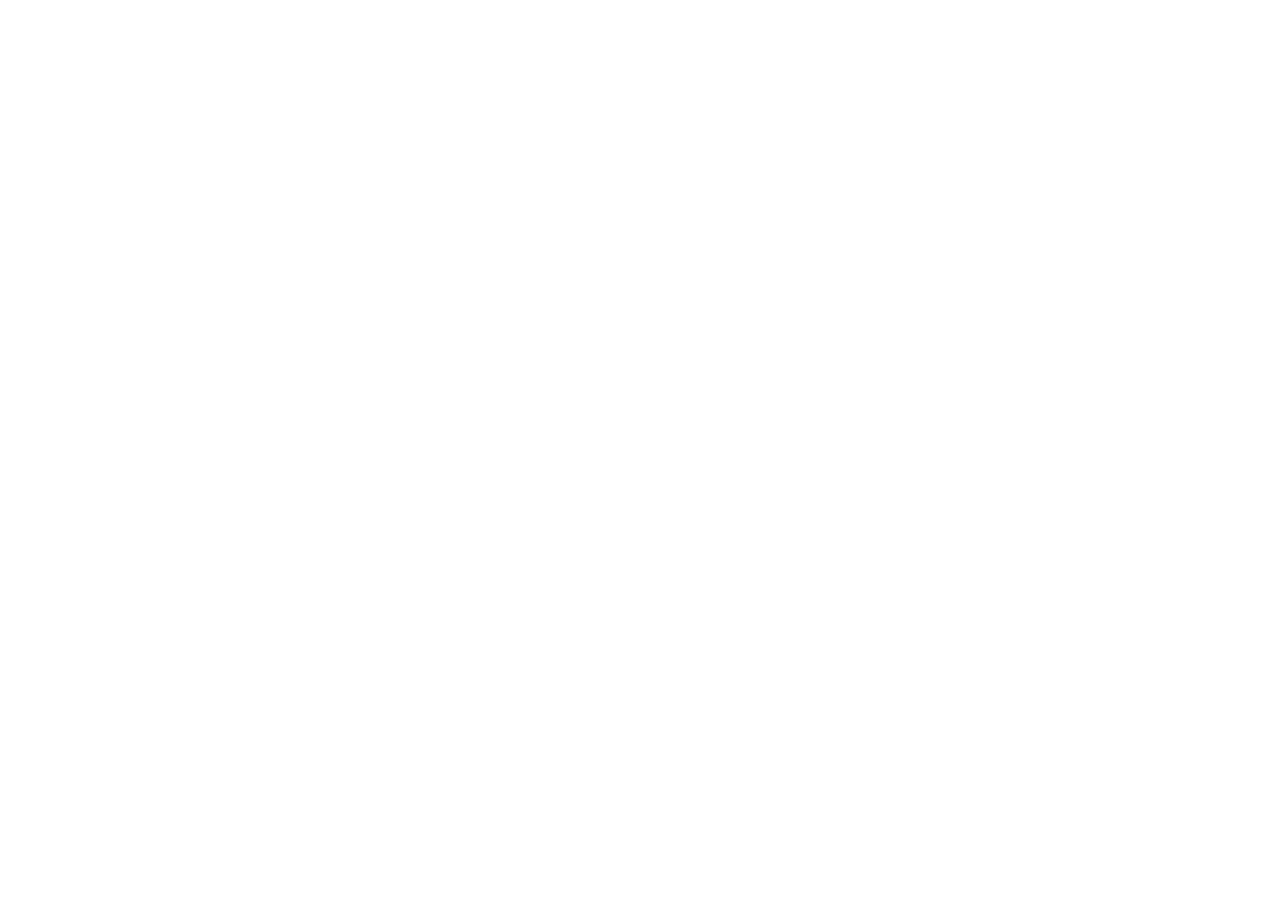
==== Projeto - Página de Receita/index.html @ 2da44055 "inicial commit" ====
<!DOCTYPE html>
<html lang="pt-br">
<head>
  <meta charset="UTF-8">
  <meta name="viewport" content="width=device-width, initial-scale=1.0">
  <title>Página de receita</title>
</head>
<body>
  
</body>
</html>
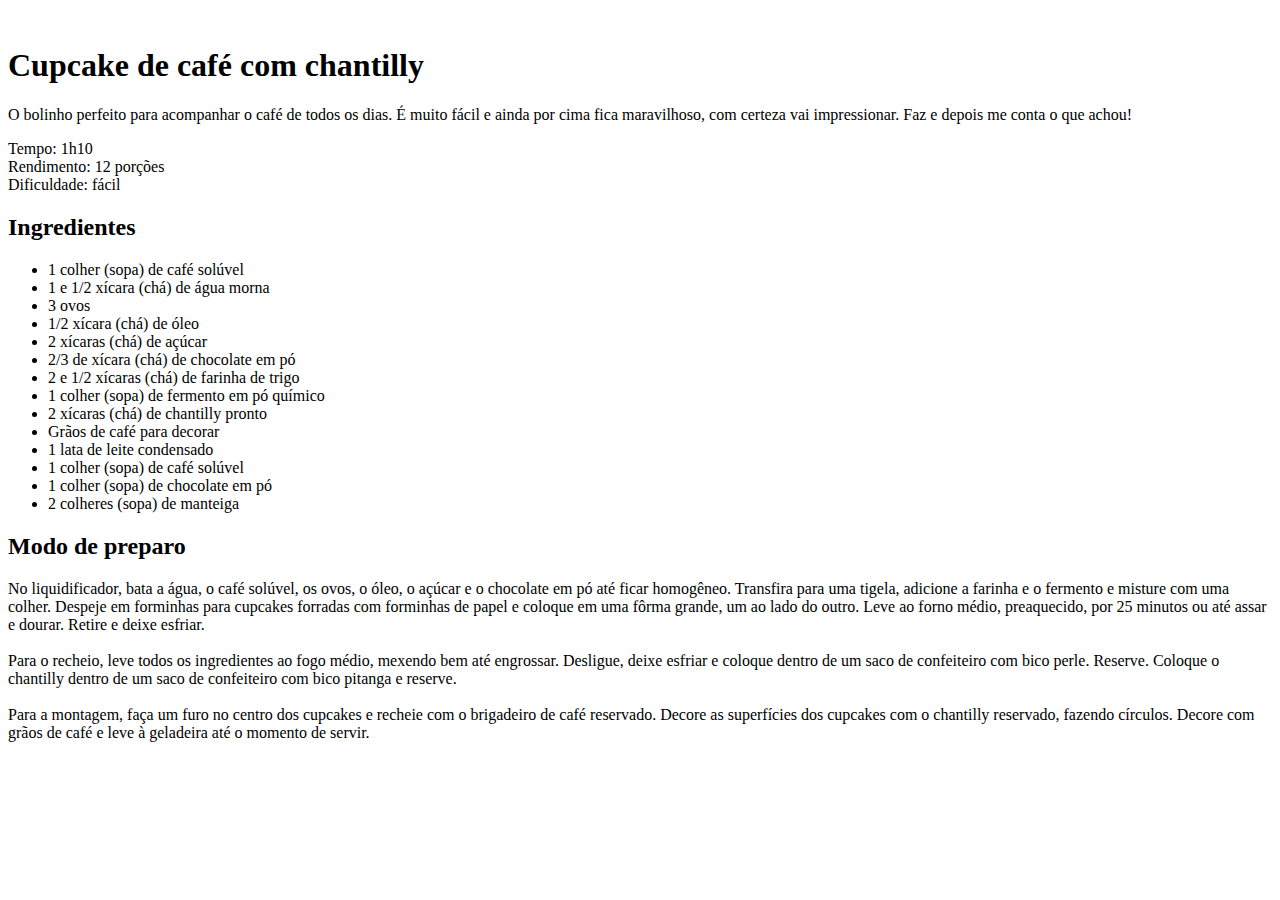
==== commit 42a07fb2: "iniciando a estrutura do projeto" ====
--- a/Projeto - Página de Receita/index.html
+++ b/Projeto - Página de Receita/index.html
@@ -6,6 +6,53 @@
   <title>Página de receita</title>
 </head>
 <body>
-  
+  <div id="page">
+    <img src="" alt="">
+  </div>
+  <main>
+    <section id="about">
+      <h1>
+        Cupcake de café com chantilly
+      </h1>
+      <p>
+        O bolinho perfeito para acompanhar o café de todos os dias. É muito fácil e ainda por cima fica maravilhoso, com certeza vai impressionar. Faz e depois me conta o que achou!
+      </p>
+      
+      <p>
+        Tempo: 1h10 <br>
+        Rendimento: 12 porções <br>
+        Dificuldade: fácil
+      </p>
+    </section>
+    <section id="ingredients">
+      <h2>Ingredientes</h2>
+      <ul>
+        <li>1 colher (sopa) de café solúvel</li>
+        <li>1 e 1/2 xícara (chá) de água morna</li>
+        <li>3 ovos</li>
+        <li>1/2 xícara (chá) de óleo</li>
+        <li>2 xícaras (chá) de açúcar</li>
+        <li>2/3 de xícara (chá) de chocolate em pó</li>
+        <li>2 e 1/2 xícaras (chá) de farinha de trigo</li>
+        <li>1 colher (sopa) de fermento em pó químico</li>
+        <li>2 xícaras (chá) de chantilly pronto</li>
+        <li>Grãos de café para decorar</li>
+        <li>1 lata de leite condensado</li>
+        <li>1 colher (sopa) de café solúvel</li>
+        <li>1 colher (sopa) de chocolate em pó</li>
+        <li>2 colheres (sopa) de manteiga</li>
+      </ul>
+    </section>
+    <section id="preparation">
+      <h2>Modo de preparo</h2>
+      <p>
+        No liquidificador, bata a água, o café solúvel, os ovos, o óleo, o açúcar e o chocolate em pó até ficar homogêneo. Transfira para uma tigela, adicione a farinha e o fermento e misture com uma colher. Despeje em forminhas para cupcakes forradas com forminhas de papel e coloque em uma fôrma grande, um ao lado do outro. Leve ao forno médio, preaquecido, por 25 minutos ou até assar e dourar. Retire e deixe esfriar. 
+        <br><br>
+        Para o recheio, leve todos os ingredientes ao fogo médio, mexendo bem até engrossar. Desligue, deixe esfriar e coloque dentro de um saco de confeiteiro com bico perle. Reserve. Coloque o chantilly dentro de um saco de confeiteiro com bico pitanga e reserve. 
+        <br><br>
+        Para a montagem, faça um furo no centro dos cupcakes e recheie com o brigadeiro de café reservado. Decore as superfícies dos cupcakes com o chantilly reservado, fazendo círculos. Decore com grãos de café e leve à geladeira até o momento de servir.
+      </p>
+    </section>
+  </main>
 </body>
 </html>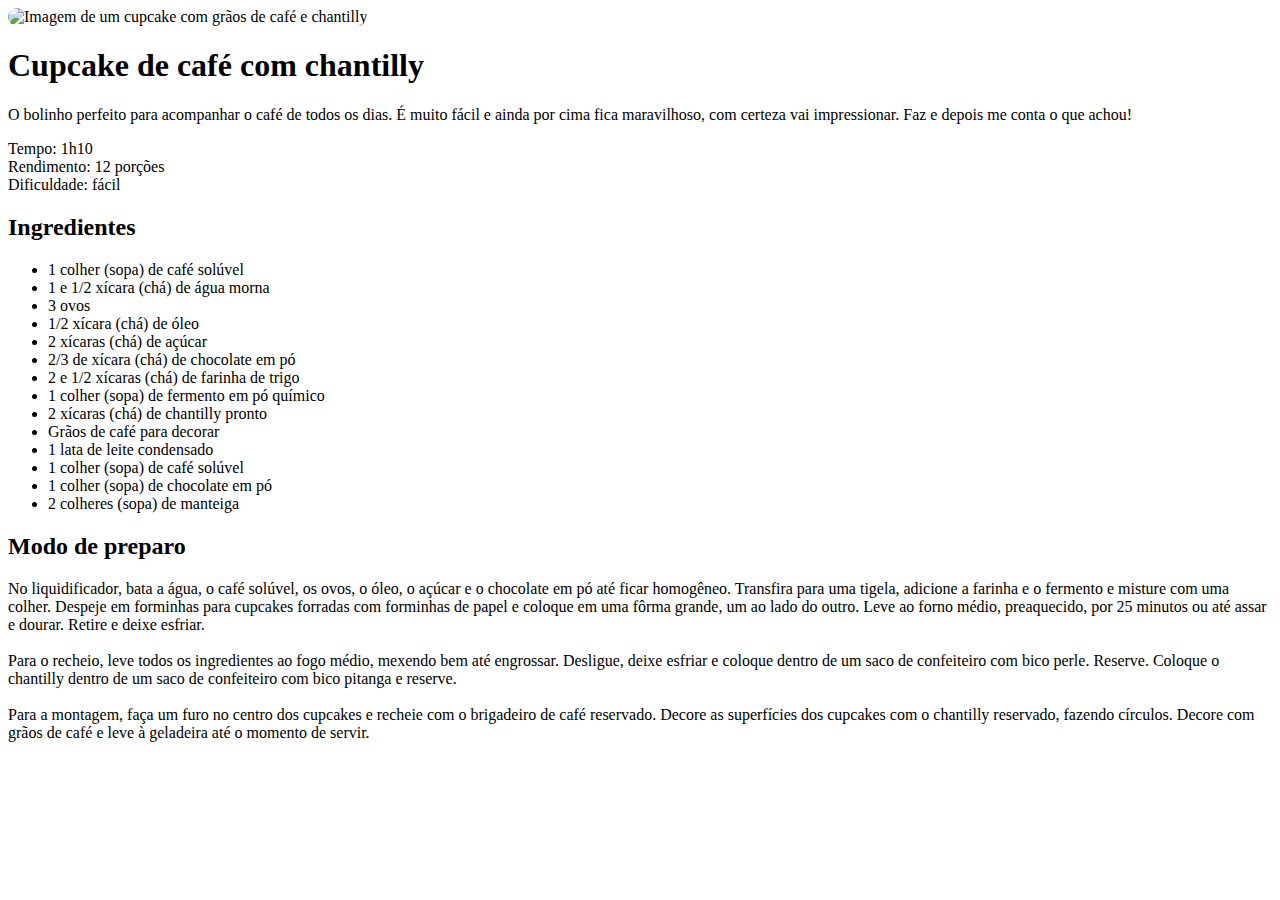
==== commit 7e3499f3: "adicionando imagens e estilos" ====
--- a/Projeto - Página de Receita/index.html
+++ b/Projeto - Página de Receita/index.html
@@ -4,10 +4,12 @@
   <meta charset="UTF-8">
   <meta name="viewport" content="width=device-width, initial-scale=1.0">
   <title>Página de receita</title>
+
+  <link rel="stylesheet" href="style.css">
 </head>
 <body>
   <div id="page">
-    <img src="" alt="">
+    <img src="assets/main-image (1).jpg" alt="Imagem de um cupcake com grãos de café e chantilly">
   </div>
   <main>
     <section id="about">
--- a/Projeto - Página de Receita/style.css
+++ b/Projeto - Página de Receita/style.css
@@ -0,0 +1,3 @@
+img{
+  border-radius: 16px;
+}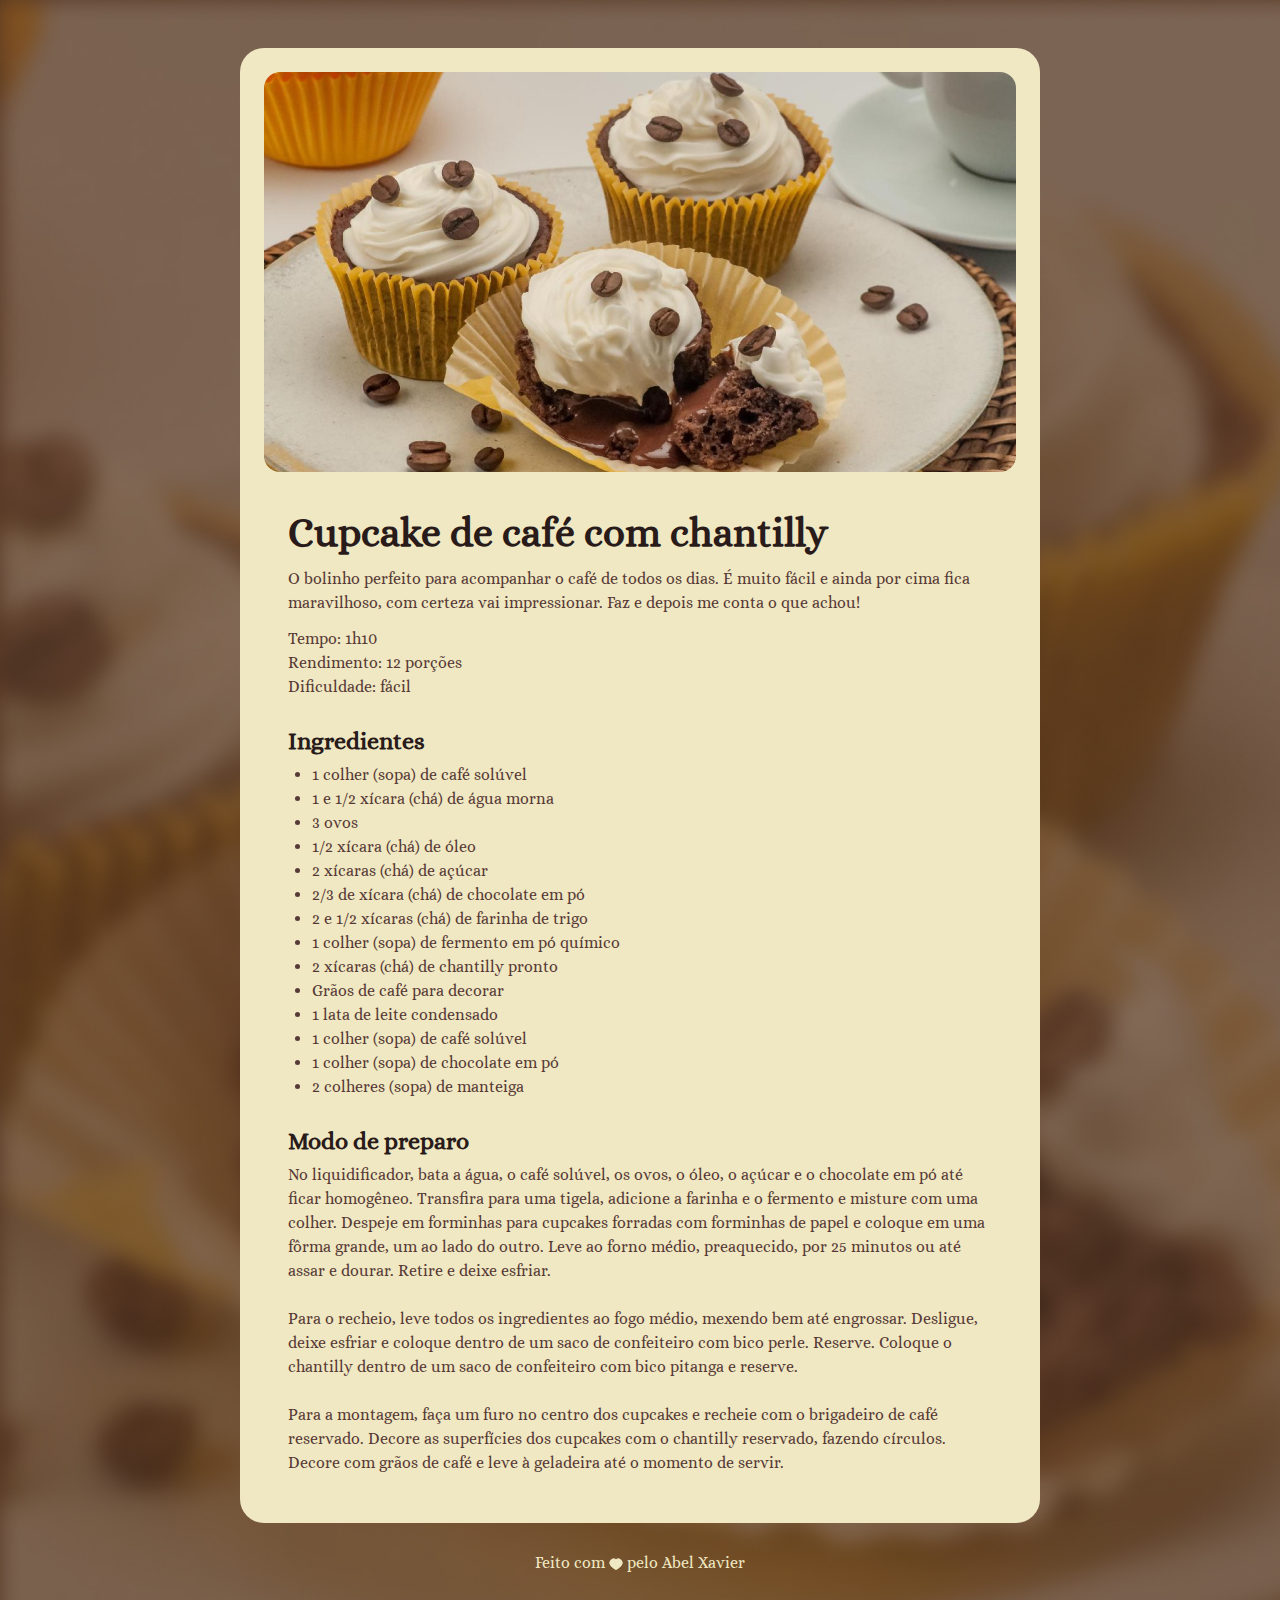
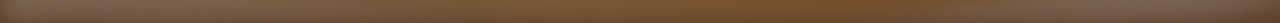
==== commit d2bbb2e9: "adicionando rodapé e trocando imagem de fundo" ====
--- a/Projeto - Página de Receita/index.html
+++ b/Projeto - Página de Receita/index.html
@@ -1,60 +1,71 @@
 <!DOCTYPE html>
 <html lang="pt-br">
 <head>
+
+  <link rel="preconnect" href="https://fonts.googleapis.com">
+  <link rel="preconnect" href="https://fonts.gstatic.com" crossorigin>
+  
+
   <meta charset="UTF-8">
   <meta name="viewport" content="width=device-width, initial-scale=1.0">
   <title>Página de receita</title>
 
   <link rel="stylesheet" href="style.css">
+
+  <link href="https://fonts.googleapis.com/css2?family=Alice&display=swap" rel="stylesheet">
 </head>
 <body>
   <div id="page">
     <img src="assets/main-image (1).jpg" alt="Imagem de um cupcake com grãos de café e chantilly">
+    <main>
+      <section id="about">
+        <h1>
+          Cupcake de café com chantilly
+        </h1>
+        <p>
+          O bolinho perfeito para acompanhar o café de todos os dias. É muito fácil e ainda por cima fica maravilhoso, com certeza vai impressionar. Faz e depois me conta o que achou!
+        </p>
+      
+        <p>
+          Tempo: 1h10 <br>
+          Rendimento: 12 porções <br>
+          Dificuldade: fácil
+        </p>
+      </section>
+      <section id="ingredients">
+        <h2>Ingredientes</h2>
+        <ul>
+          <li>1 colher (sopa) de café solúvel</li>
+          <li>1 e 1/2 xícara (chá) de água morna</li>
+          <li>3 ovos</li>
+          <li>1/2 xícara (chá) de óleo</li>
+          <li>2 xícaras (chá) de açúcar</li>
+          <li>2/3 de xícara (chá) de chocolate em pó</li>
+          <li>2 e 1/2 xícaras (chá) de farinha de trigo</li>
+          <li>1 colher (sopa) de fermento em pó químico</li>
+          <li>2 xícaras (chá) de chantilly pronto</li>
+          <li>Grãos de café para decorar</li>
+          <li>1 lata de leite condensado</li>
+          <li>1 colher (sopa) de café solúvel</li>
+          <li>1 colher (sopa) de chocolate em pó</li>
+          <li>2 colheres (sopa) de manteiga</li>
+        </ul>
+      </section>
+      <section id="preparation">
+        <h2>Modo de preparo</h2>
+        <p>
+          No liquidificador, bata a água, o café solúvel, os ovos, o óleo, o açúcar e o chocolate em pó até ficar homogêneo. Transfira para uma tigela, adicione a farinha e o fermento e misture com uma colher. Despeje em forminhas para cupcakes forradas com forminhas de papel e coloque em uma fôrma grande, um ao lado do outro. Leve ao forno médio, preaquecido, por 25 minutos ou até assar e dourar. Retire e deixe esfriar. 
+          <br><br>
+          Para o recheio, leve todos os ingredientes ao fogo médio, mexendo bem até engrossar. Desligue, deixe esfriar e coloque dentro de um saco de confeiteiro com bico perle. Reserve. Coloque o chantilly dentro de um saco de confeiteiro com bico pitanga e reserve. 
+          <br><br>
+          Para a montagem, faça um furo no centro dos cupcakes e recheie com o brigadeiro de café reservado. Decore as superfícies dos cupcakes com o chantilly reservado, fazendo círculos. Decore com grãos de café e leve à geladeira até o momento de servir.
+        </p>
+      </section>
+    </main>
   </div>
-  <main>
-    <section id="about">
-      <h1>
-        Cupcake de café com chantilly
-      </h1>
-      <p>
-        O bolinho perfeito para acompanhar o café de todos os dias. É muito fácil e ainda por cima fica maravilhoso, com certeza vai impressionar. Faz e depois me conta o que achou!
-      </p>
-      
-      <p>
-        Tempo: 1h10 <br>
-        Rendimento: 12 porções <br>
-        Dificuldade: fácil
-      </p>
-    </section>
-    <section id="ingredients">
-      <h2>Ingredientes</h2>
-      <ul>
-        <li>1 colher (sopa) de café solúvel</li>
-        <li>1 e 1/2 xícara (chá) de água morna</li>
-        <li>3 ovos</li>
-        <li>1/2 xícara (chá) de óleo</li>
-        <li>2 xícaras (chá) de açúcar</li>
-        <li>2/3 de xícara (chá) de chocolate em pó</li>
-        <li>2 e 1/2 xícaras (chá) de farinha de trigo</li>
-        <li>1 colher (sopa) de fermento em pó químico</li>
-        <li>2 xícaras (chá) de chantilly pronto</li>
-        <li>Grãos de café para decorar</li>
-        <li>1 lata de leite condensado</li>
-        <li>1 colher (sopa) de café solúvel</li>
-        <li>1 colher (sopa) de chocolate em pó</li>
-        <li>2 colheres (sopa) de manteiga</li>
-      </ul>
-    </section>
-    <section id="preparation">
-      <h2>Modo de preparo</h2>
-      <p>
-        No liquidificador, bata a água, o café solúvel, os ovos, o óleo, o açúcar e o chocolate em pó até ficar homogêneo. Transfira para uma tigela, adicione a farinha e o fermento e misture com uma colher. Despeje em forminhas para cupcakes forradas com forminhas de papel e coloque em uma fôrma grande, um ao lado do outro. Leve ao forno médio, preaquecido, por 25 minutos ou até assar e dourar. Retire e deixe esfriar. 
-        <br><br>
-        Para o recheio, leve todos os ingredientes ao fogo médio, mexendo bem até engrossar. Desligue, deixe esfriar e coloque dentro de um saco de confeiteiro com bico perle. Reserve. Coloque o chantilly dentro de um saco de confeiteiro com bico pitanga e reserve. 
-        <br><br>
-        Para a montagem, faça um furo no centro dos cupcakes e recheie com o brigadeiro de café reservado. Decore as superfícies dos cupcakes com o chantilly reservado, fazendo círculos. Decore com grãos de café e leve à geladeira até o momento de servir.
-      </p>
-    </section>
-  </main>
+
+  <footer>
+    Feito com <img src="assets/Vector.svg" alt="Coração fofinho"> pelo Abel Xavier
+  </footer>
 </body>
 </html>--- a/Projeto - Página de Receita/style.css
+++ b/Projeto - Página de Receita/style.css
@@ -1,3 +1,74 @@
+*{
+  margin: 0;
+  padding: 0;
+}
+
+:root{
+  font-family: "Alice", serif;
+  line-height: 150%;
+  color: #573A37;
+}
+
+body{
+  background-image: url(assets/Página\ de\ receita.jpg);
+  background-size: cover; 
+
+}
+
+#page{
+  box-sizing: border-box;
+  width: 800px;
+  padding: 24px; 
+  background-color: #F0E8C2;
+  border-radius: 24px; 
+  margin: 48px auto 28px;
+}
+
+h1{
+  font-family: Alice;
+}
+
 img{
   border-radius: 16px;
+}
+
+main{
+  padding: 24px;
+}
+
+section + section{
+  margin-top: 24px;
+}
+
+#about p + p{
+  margin-top: 12px;
+}
+
+h1{
+  line-height: 140%;
+  font-size: 40px;
+}
+
+h2{
+  font-size: 24px;
+}
+
+h1, h2 {
+  color: #291B1A;
+  margin-bottom: 4px;
+  line-height: 150%;
+}
+
+ul{
+  padding-left: 24px;
+}
+
+footer{
+  color: #F0E8C2;
+  text-align: center;
+  padding-bottom: 48px;
+}
+
+footer img{
+  vertical-align: middle;
 }